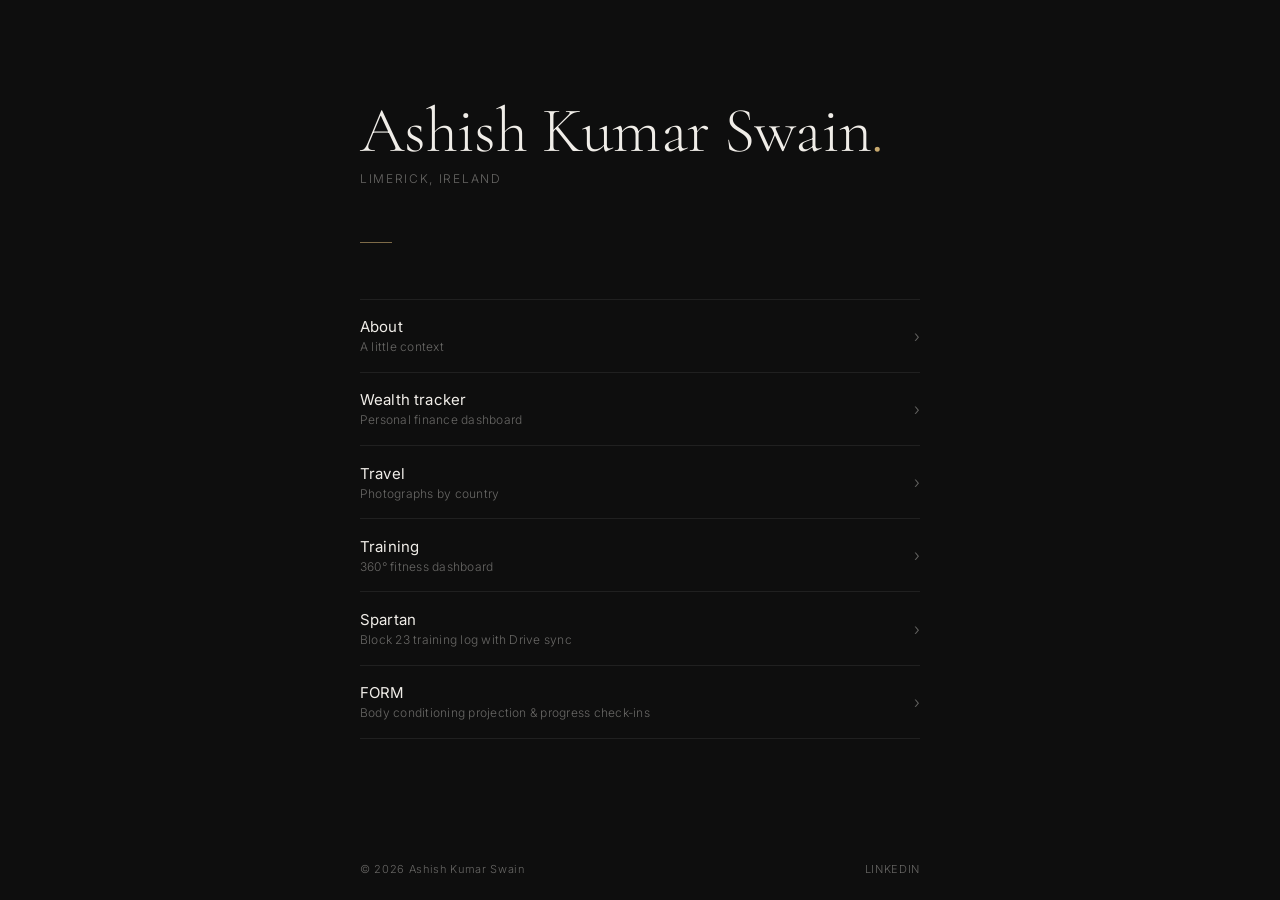
==== index.html @ 33b6c299 "Add Spartan to homepage" ====
<!DOCTYPE html>
<html lang="en">
<head>
<meta charset="UTF-8">
<meta name="viewport" content="width=device-width, initial-scale=1.0">
<title>Ashish Kumar Swain</title>
<meta name="description" content="Ashish Kumar Swain — personal site.">
<style>
@import url('https://fonts.googleapis.com/css2?family=Cormorant+Garamond:wght@300;400&family=Inter:wght@300;400&display=swap');

*, *::before, *::after { box-sizing: border-box; margin: 0; padding: 0; }

:root {
  --bg:      #0e0e0e;
  --text:    #f0ede8;
  --muted:   rgba(240,237,232,0.4);
  --accent:  #c8a96e;
  --border:  rgba(240,237,232,0.08);
  --font-d:  'Cormorant Garamond', Georgia, serif;
  --font-b:  'Inter', system-ui, sans-serif;
}

html, body {
  height: 100%;
}

body {
  background: var(--bg);
  color: var(--text);
  font-family: var(--font-b);
  font-weight: 300;
  min-height: 100vh;
  display: grid;
  grid-template-rows: 1fr auto;
}

/* ── MAIN ── */
main {
  display: flex;
  flex-direction: column;
  justify-content: center;
  padding: 4rem 2.5rem;
  max-width: 640px;
  margin: 0 auto;
  width: 100%;
}

/* ── NAME ── */
.name {
  font-family: var(--font-d);
  font-size: clamp(2.6rem, 6vw, 4rem);
  font-weight: 300;
  letter-spacing: -0.01em;
  line-height: 1;
  color: var(--text);
  margin-bottom: 0.5rem;
}

.name-dot {
  color: var(--accent);
}

/* ── LOCATION LINE ── */
.location {
  font-size: 12px;
  letter-spacing: 0.14em;
  text-transform: uppercase;
  color: var(--muted);
  margin-bottom: 3.5rem;
}

/* ── DIVIDER ── */
.rule {
  width: 32px;
  height: 0.5px;
  background: var(--accent);
  margin-bottom: 3.5rem;
  opacity: 0.6;
}

/* ── LINKS GRID ── */
.links {
  display: flex;
  flex-direction: column;
  gap: 0;
}

.link-item {
  display: flex;
  align-items: center;
  justify-content: space-between;
  padding: 1.1rem 0;
  border-bottom: 0.5px solid var(--border);
  text-decoration: none;
  color: var(--text);
  transition: color 0.2s;
  cursor: pointer;
}

.link-item:first-child {
  border-top: 0.5px solid var(--border);
}

.link-item:hover {
  color: var(--accent);
}

.link-item:hover .link-arrow {
  transform: translateX(4px);
  color: var(--accent);
}

.link-left {
  display: flex;
  flex-direction: column;
  gap: 3px;
}

.link-title {
  font-size: 15px;
  font-weight: 400;
  letter-spacing: 0.01em;
}

.link-desc {
  font-size: 12px;
  color: var(--muted);
  letter-spacing: 0.02em;
}

.link-arrow {
  font-size: 16px;
  color: var(--muted);
  transition: transform 0.2s, color 0.2s;
  flex-shrink: 0;
  margin-left: 1rem;
}

/* ── ABOUT PANEL (inline expand) ── */
.about-panel {
  max-height: 0;
  overflow: hidden;
  transition: max-height 0.4s ease, padding 0.3s ease;
}

.about-panel.open {
  max-height: 400px;
}

.about-inner {
  padding: 1.25rem 0 1.5rem;
  font-size: 14px;
  color: var(--muted);
  line-height: 1.85;
  border-bottom: 0.5px solid var(--border);
}

.about-inner p + p {
  margin-top: 0.85rem;
}

/* rotate arrow when about is open */
.link-item.about-open .link-arrow {
  transform: rotate(90deg);
  color: var(--accent);
}

/* ── FOOTER ── */
footer {
  padding: 1.5rem 2.5rem;
  max-width: 640px;
  margin: 0 auto;
  width: 100%;
  display: flex;
  justify-content: space-between;
  align-items: center;
}

.footer-copy {
  font-size: 11px;
  color: var(--muted);
  letter-spacing: 0.06em;
}

.footer-links {
  display: flex;
  gap: 1.25rem;
}

.footer-link {
  font-size: 11px;
  color: var(--muted);
  text-decoration: none;
  letter-spacing: 0.06em;
  text-transform: uppercase;
  transition: color 0.2s;
}

.footer-link:hover { color: var(--accent); }

/* ── CURSOR DOT (subtle ambient detail) ── */
.cursor {
  width: 6px; height: 6px;
  background: var(--accent);
  border-radius: 50%;
  position: fixed;
  pointer-events: none;
  z-index: 999;
  opacity: 0;
  transform: translate(-50%, -50%);
  transition: opacity 0.3s;
}

/* ── RESPONSIVE ── */
@media (max-width: 500px) {
  main { padding: 3rem 1.5rem; }
  footer { padding: 1.5rem; flex-direction: column; gap: 0.75rem; align-items: flex-start; }
}

@media (prefers-reduced-motion: reduce) {
  .link-arrow, .about-panel { transition: none; }
}
</style>
</head>
<body>

<div class="cursor" id="cursor"></div>

<main>
  <h1 class="name">Ashish Kumar Swain<span class="name-dot">.</span></h1>
  <p class="location">Limerick, Ireland</p>
  <div class="rule"></div>

  <nav class="links" aria-label="Site sections">

    <!-- About — expands inline -->
    <div class="link-item" id="about-toggle" role="button" tabindex="0" aria-expanded="false" aria-controls="about-panel">
      <div class="link-left">
        <span class="link-title">About</span>
        <span class="link-desc">A little context</span>
      </div>
      <span class="link-arrow" aria-hidden="true">›</span>
    </div>
    <div class="about-panel" id="about-panel" role="region" aria-label="About Ashish">
      <div class="about-inner">
        <p>Product owner and business analyst working in digital banking in Ireland. Background across fintech, capital markets, and technology delivery — currently at Permanent TSB.</p>
        <p>Originally from India, based in Limerick since 2020. Outside of work: tracking markets, lifting weights, and photographing wherever I end up.</p>
        <p>This site is a personal space — no agenda, no newsletter.</p>
      </div>
    </div>

    <!-- Wealth Tracker -->
    <a class="link-item" href="/wealth-tracker.html">
      <div class="link-left">
        <span class="link-title">Wealth tracker</span>
        <span class="link-desc">Personal finance dashboard</span>
      </div>
      <span class="link-arrow" aria-hidden="true">›</span>
    </a>

    <!-- Travel Gallery -->
    <a class="link-item" href="/travel.html">
      <div class="link-left">
        <span class="link-title">Travel</span>
        <span class="link-desc">Photographs by country</span>
      </div>
      <span class="link-arrow" aria-hidden="true">›</span>
    </a>

    <!-- Training Dashboard -->
    <a class="link-item" href="/training.html">
      <div class="link-left">
        <span class="link-title">Training</span>
        <span class="link-desc">360° fitness dashboard</span>
      </div>
      <span class="link-arrow" aria-hidden="true">›</span>
    </a>

    <!-- Spartan Training Log -->
    <a class="link-item" href="/spartan/">
      <div class="link-left">
        <span class="link-title">Spartan</span>
        <span class="link-desc">Block 23 training log with Drive sync</span>
      </div>
      <span class="link-arrow" aria-hidden="true">›</span>
    </a>

    <!-- FORM Conditioning Projection -->
    <a class="link-item" href="/form-conditioning-app/">
      <div class="link-left">
        <span class="link-title">FORM</span>
        <span class="link-desc">Body conditioning projection &amp; progress check-ins</span>
      </div>
      <span class="link-arrow" aria-hidden="true">›</span>
    </a>

  </nav>
</main>

<footer>
  <span class="footer-copy">© 2026 Ashish Kumar Swain</span>
  <div class="footer-links">
    <a class="footer-link" href="https://linkedin.com/in/ashishkumarswain" target="_blank" rel="noopener">LinkedIn</a>
  </div>
</footer>

<script>
  // About toggle
  const toggle = document.getElementById('about-toggle');
  const panel  = document.getElementById('about-panel');

  toggle.addEventListener('click', () => {
    const open = panel.classList.toggle('open');
    toggle.classList.toggle('about-open', open);
    toggle.setAttribute('aria-expanded', open);
  });

  toggle.addEventListener('keydown', e => {
    if (e.key === 'Enter' || e.key === ' ') { e.preventDefault(); toggle.click(); }
  });

  // Subtle cursor dot
  const cursor = document.getElementById('cursor');
  let visible = false;
  document.addEventListener('mousemove', e => {
    cursor.style.left = e.clientX + 'px';
    cursor.style.top  = e.clientY + 'px';
    if (!visible) { cursor.style.opacity = '1'; visible = true; }
  });
  document.addEventListener('mouseleave', () => {
    cursor.style.opacity = '0'; visible = false;
  });
</script>
</body>
</html>
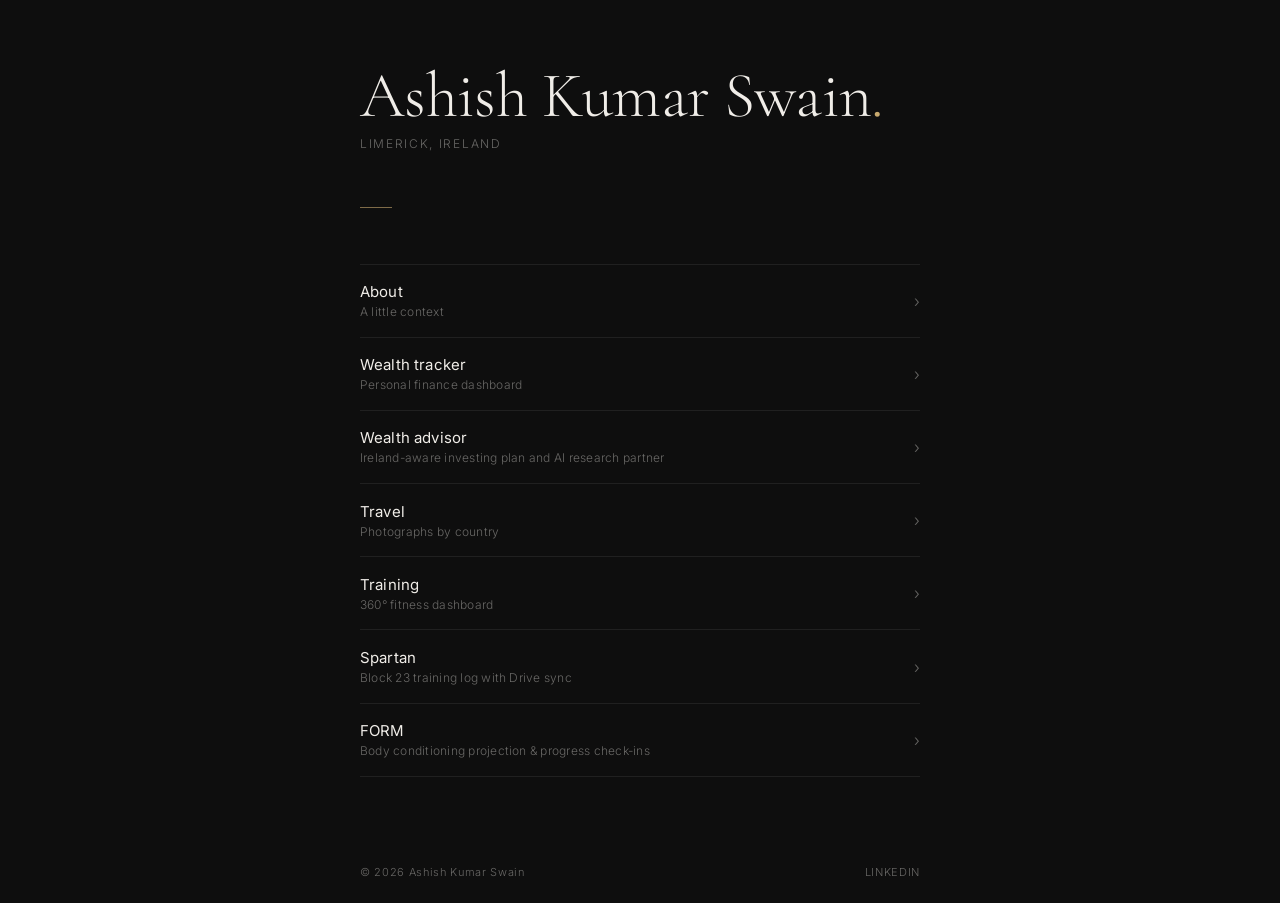
==== commit f92dfff3: "Add Ireland-aware wealth advisor page Plan builder ranks emergency fund, debt, pension relief and in" ====
--- a/index.html
+++ b/index.html
@@ -254,6 +254,15 @@
       <div class="link-left">
         <span class="link-title">Wealth tracker</span>
         <span class="link-desc">Personal finance dashboard</span>
+      </div>
+      <span class="link-arrow" aria-hidden="true">›</span>
+    </a>
+
+    <!-- Wealth Advisor -->
+    <a class="link-item" href="/advisor.html">
+      <div class="link-left">
+        <span class="link-title">Wealth advisor</span>
+        <span class="link-desc">Ireland-aware investing plan and AI research partner</span>
       </div>
       <span class="link-arrow" aria-hidden="true">›</span>
     </a>
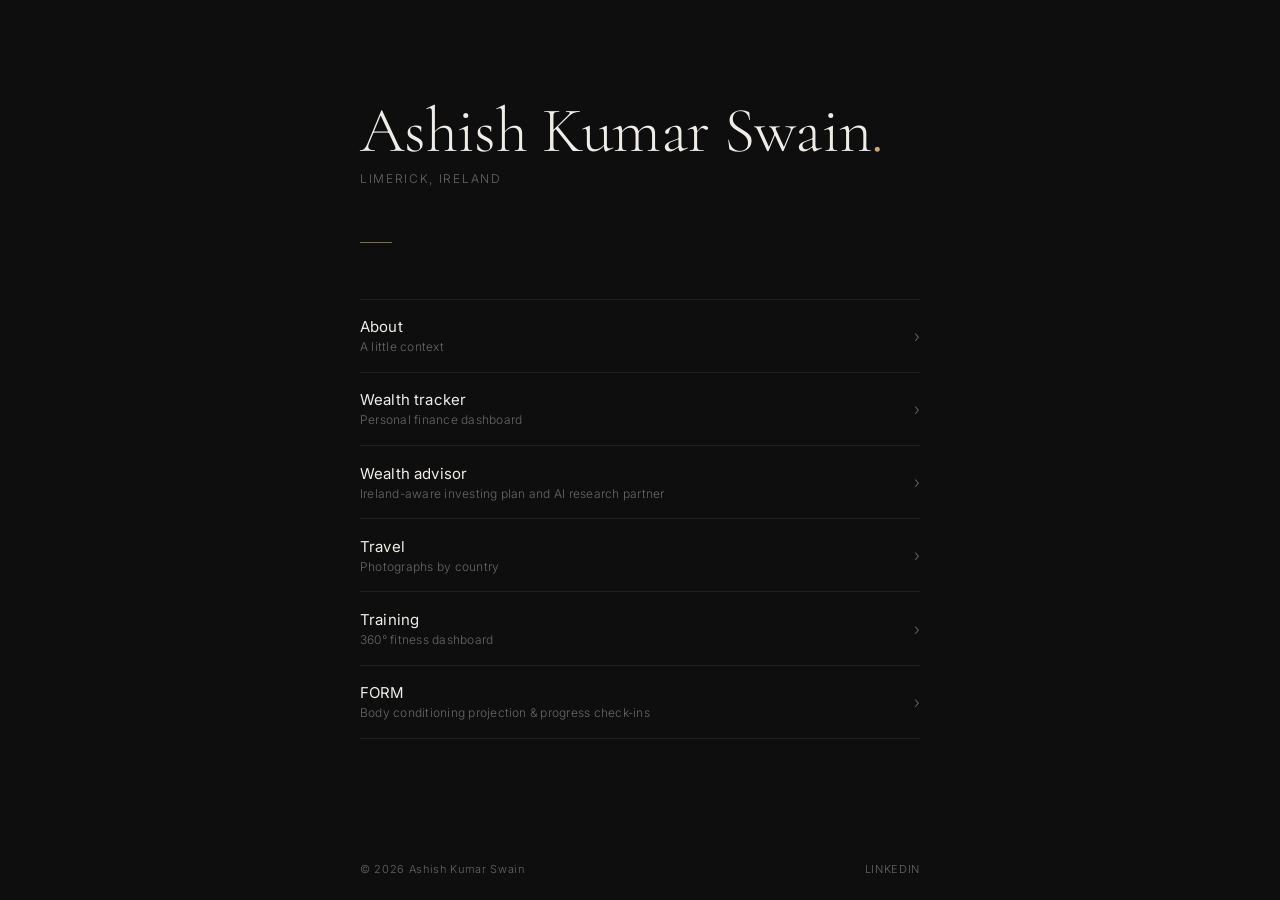
==== commit 64f5f217: "Remove the Spartan training log Deletes the spartan/ app, its homepage link and its README mentions." ====
--- a/index.html
+++ b/index.html
@@ -281,15 +281,6 @@
       <div class="link-left">
         <span class="link-title">Training</span>
         <span class="link-desc">360° fitness dashboard</span>
-      </div>
-      <span class="link-arrow" aria-hidden="true">›</span>
-    </a>
-
-    <!-- Spartan Training Log -->
-    <a class="link-item" href="/spartan/">
-      <div class="link-left">
-        <span class="link-title">Spartan</span>
-        <span class="link-desc">Block 23 training log with Drive sync</span>
       </div>
       <span class="link-arrow" aria-hidden="true">›</span>
     </a>
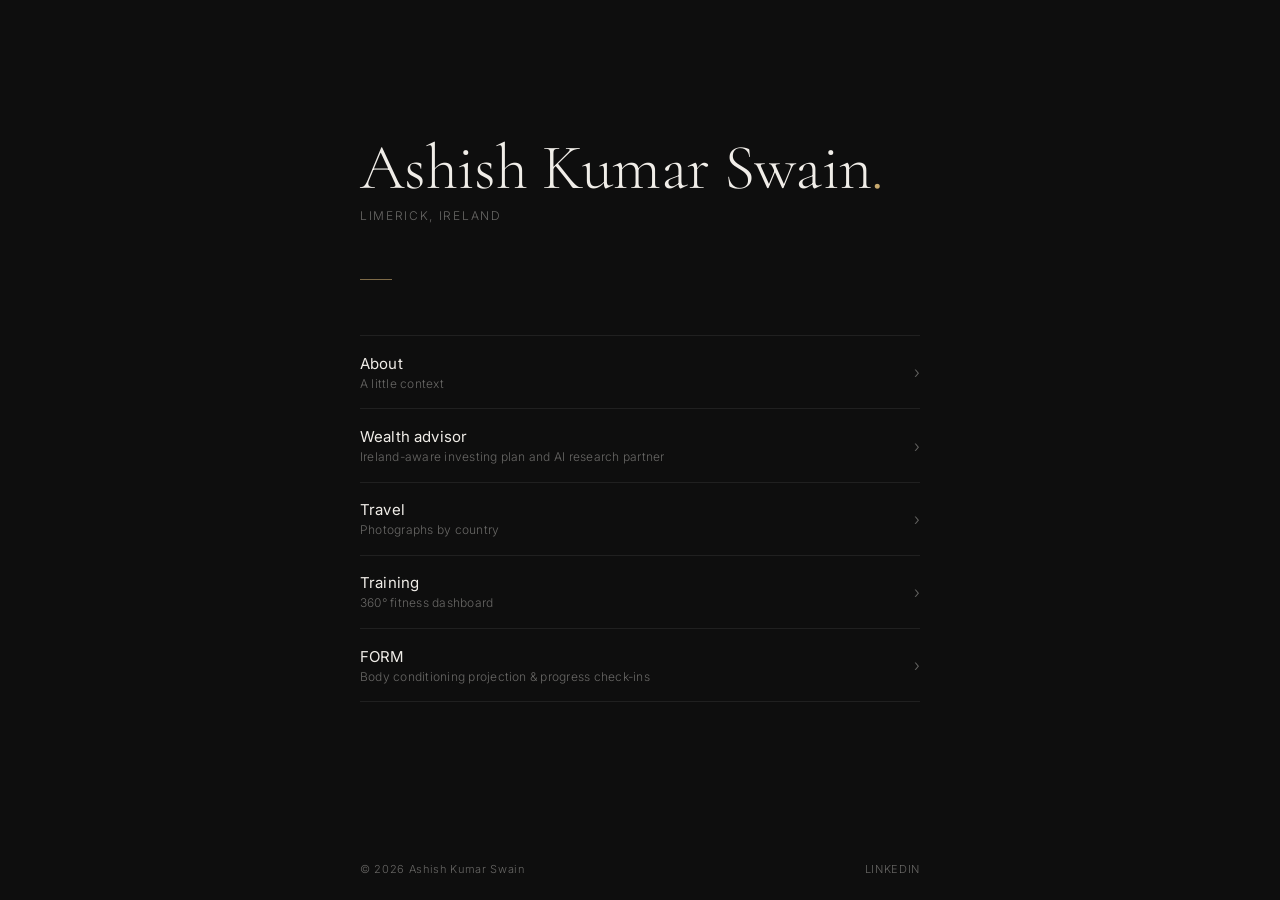
==== commit 8f4810e3: "Remove the wealth tracker page It exposed personal salary figures publicly. Removes the page, its ho" ====
--- a/index.html
+++ b/index.html
@@ -248,15 +248,6 @@
         <p>This site is a personal space — no agenda, no newsletter.</p>
       </div>
     </div>
-
-    <!-- Wealth Tracker -->
-    <a class="link-item" href="/wealth-tracker.html">
-      <div class="link-left">
-        <span class="link-title">Wealth tracker</span>
-        <span class="link-desc">Personal finance dashboard</span>
-      </div>
-      <span class="link-arrow" aria-hidden="true">›</span>
-    </a>
 
     <!-- Wealth Advisor -->
     <a class="link-item" href="/advisor.html">
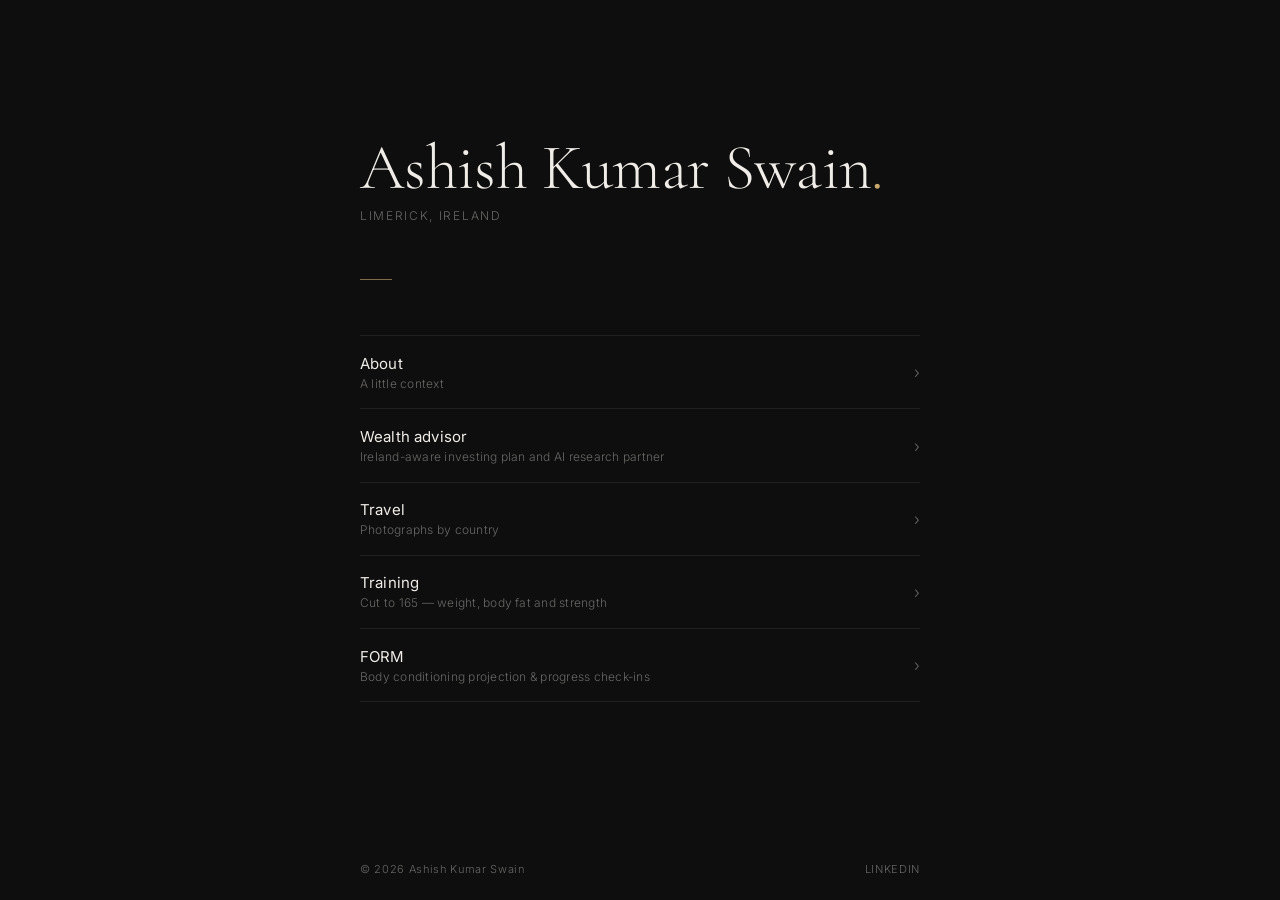
==== commit 17a49873: "Make the Training page Cut to 165 only Removes the Pete coaching history tabs, their hard-coded data" ====
--- a/index.html
+++ b/index.html
@@ -271,7 +271,7 @@
     <a class="link-item" href="/training.html">
       <div class="link-left">
         <span class="link-title">Training</span>
-        <span class="link-desc">360° fitness dashboard</span>
+        <span class="link-desc">Cut to 165 — weight, body fat and strength</span>
       </div>
       <span class="link-arrow" aria-hidden="true">›</span>
     </a>
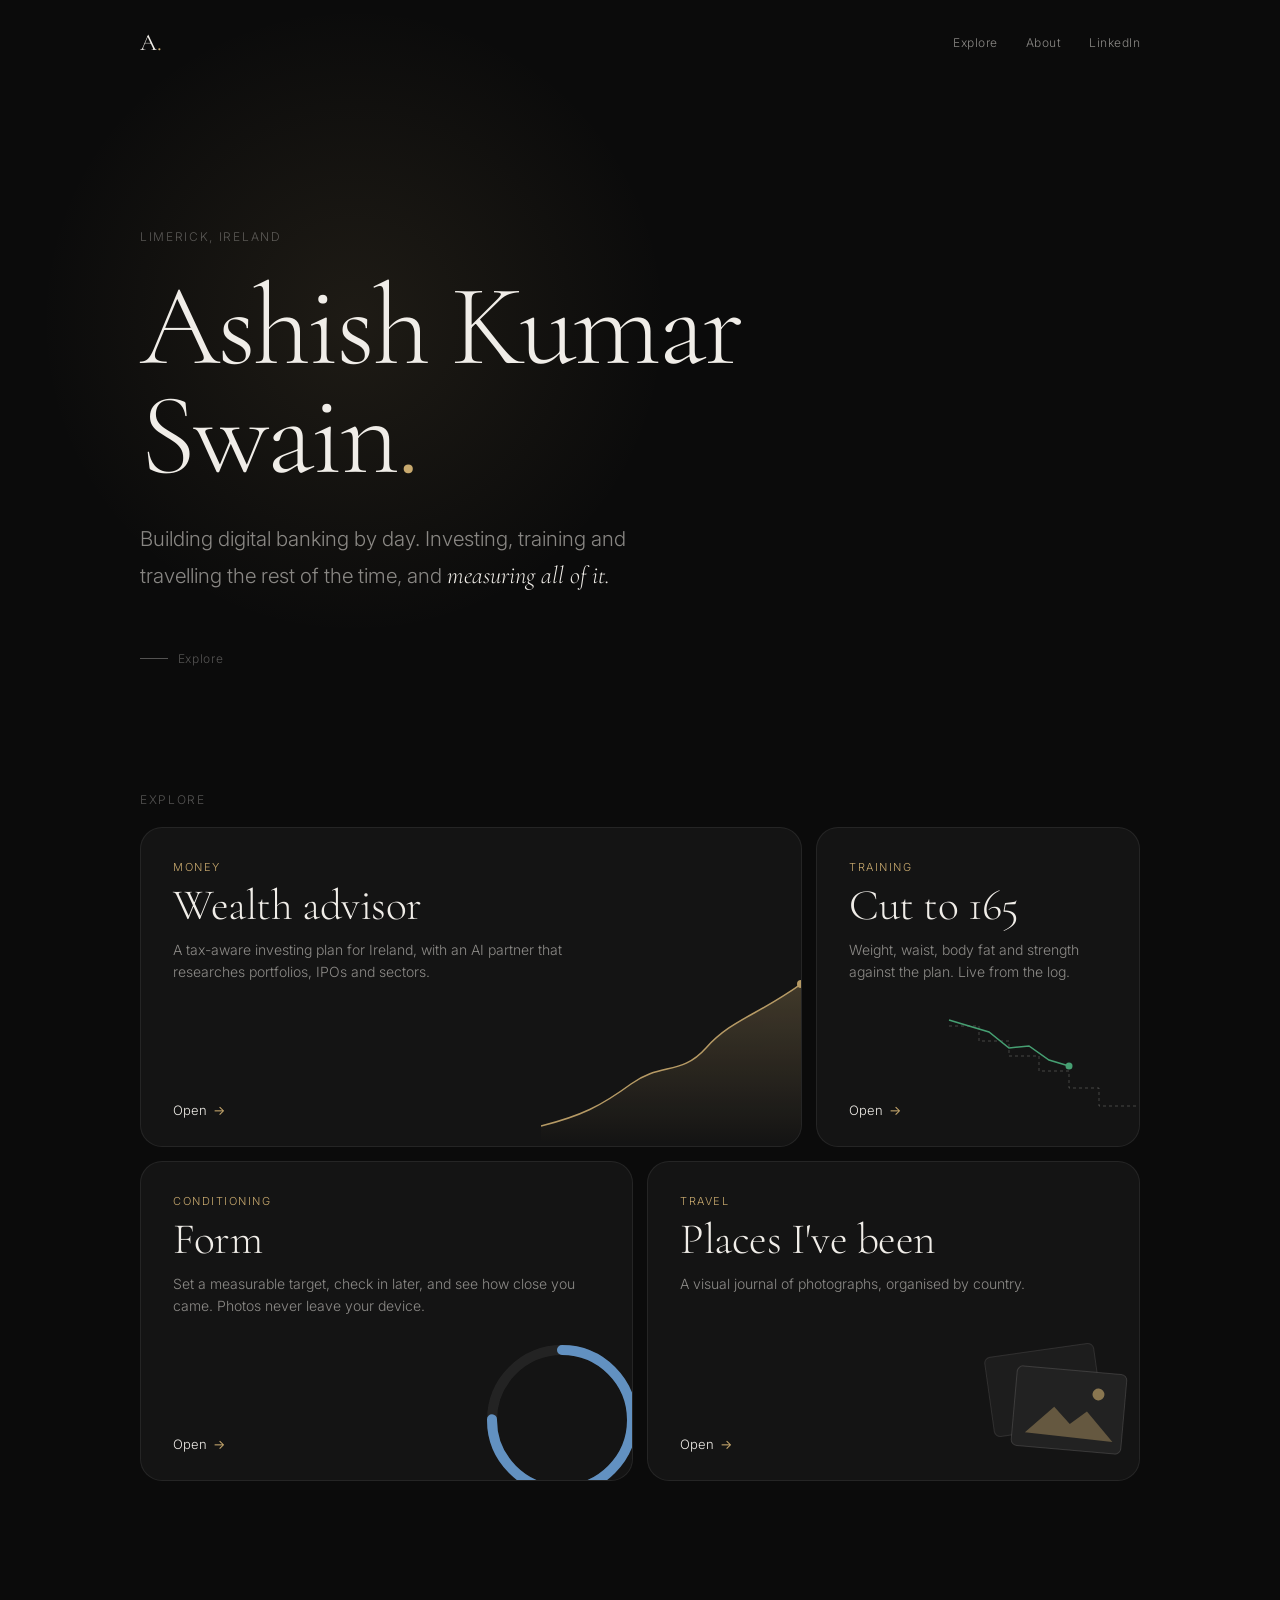
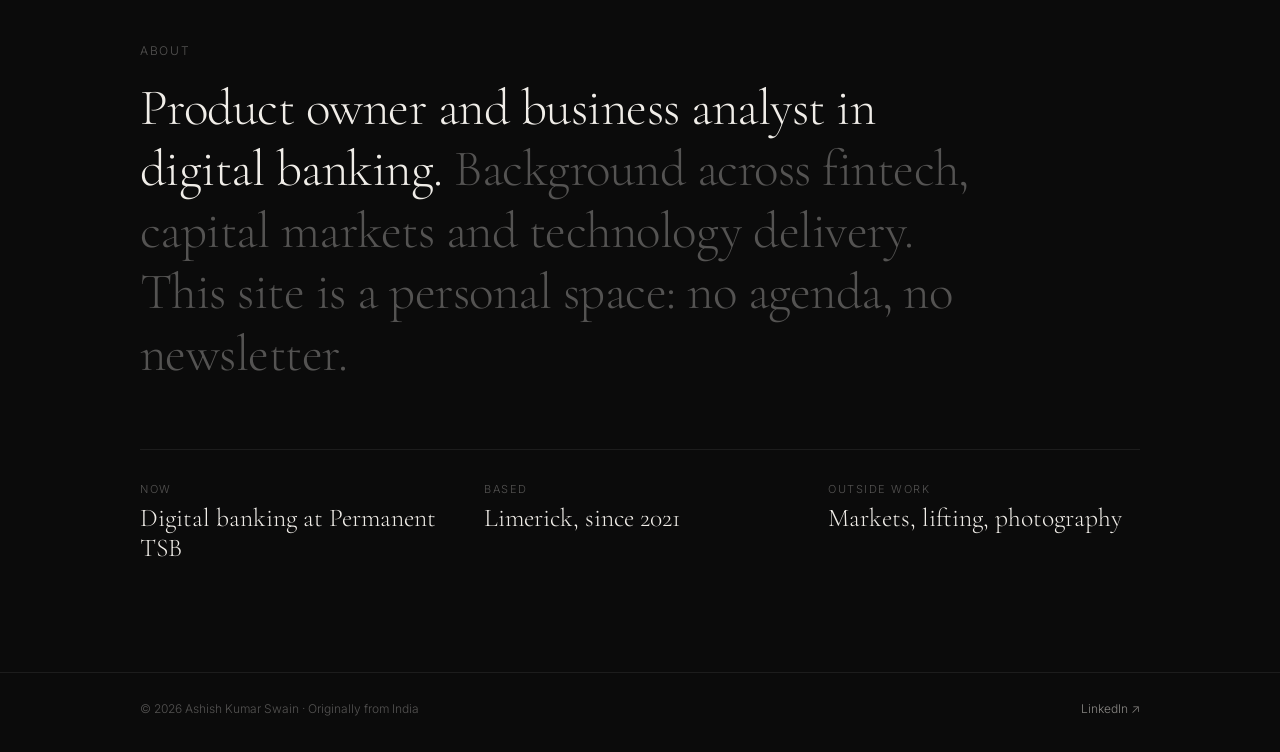
==== commit 1bc0c60d: "Redesign the landing page A large statement headline with a soft gold glow, a short line about what " ====
--- a/index.html
+++ b/index.html
@@ -4,323 +4,251 @@
 <meta charset="UTF-8">
 <meta name="viewport" content="width=device-width, initial-scale=1.0">
 <title>Ashish Kumar Swain</title>
-<meta name="description" content="Ashish Kumar Swain — personal site.">
+<meta name="description" content="Ashish Kumar Swain — product owner in digital banking, based in Limerick. Investing, training and travel.">
+<meta name="theme-color" content="#0b0b0b">
+<link rel="preconnect" href="https://fonts.googleapis.com">
+<link rel="preconnect" href="https://fonts.gstatic.com" crossorigin>
+<link href="https://fonts.googleapis.com/css2?family=Cormorant+Garamond:ital,wght@0,300;0,400;1,300&family=Inter:wght@300;400;500&display=swap" rel="stylesheet">
 <style>
-@import url('https://fonts.googleapis.com/css2?family=Cormorant+Garamond:wght@300;400&family=Inter:wght@300;400&display=swap');
-
 *, *::before, *::after { box-sizing: border-box; margin: 0; padding: 0; }
 
 :root {
-  --bg:      #0e0e0e;
+  --bg:      #0b0b0b;
+  --tile:    #141414;
+  --tile-2:  #1a1a1a;
   --text:    #f0ede8;
-  --muted:   rgba(240,237,232,0.4);
+  --muted:   rgba(240,237,232,0.55);
+  --faint:   rgba(240,237,232,0.32);
   --accent:  #c8a96e;
+  --green:   #4caf7d;
+  --blue:    #6b9fd4;
   --border:  rgba(240,237,232,0.08);
   --font-d:  'Cormorant Garamond', Georgia, serif;
-  --font-b:  'Inter', system-ui, sans-serif;
-}
-
-html, body {
-  height: 100%;
-}
-
+  --font-b:  'Inter', system-ui, -apple-system, sans-serif;
+  --ease:    cubic-bezier(.2,.7,.2,1);
+}
+
+html { scroll-behavior: smooth; }
 body {
   background: var(--bg);
   color: var(--text);
   font-family: var(--font-b);
   font-weight: 300;
+  -webkit-font-smoothing: antialiased;
   min-height: 100vh;
-  display: grid;
-  grid-template-rows: 1fr auto;
-}
-
-/* ── MAIN ── */
-main {
-  display: flex;
-  flex-direction: column;
-  justify-content: center;
-  padding: 4rem 2.5rem;
-  max-width: 640px;
-  margin: 0 auto;
-  width: 100%;
-}
-
-/* ── NAME ── */
-.name {
-  font-family: var(--font-d);
-  font-size: clamp(2.6rem, 6vw, 4rem);
-  font-weight: 300;
-  letter-spacing: -0.01em;
-  line-height: 1;
-  color: var(--text);
-  margin-bottom: 0.5rem;
-}
-
-.name-dot {
-  color: var(--accent);
-}
-
-/* ── LOCATION LINE ── */
-.location {
-  font-size: 12px;
-  letter-spacing: 0.14em;
-  text-transform: uppercase;
-  color: var(--muted);
-  margin-bottom: 3.5rem;
-}
-
-/* ── DIVIDER ── */
-.rule {
-  width: 32px;
-  height: 0.5px;
-  background: var(--accent);
-  margin-bottom: 3.5rem;
-  opacity: 0.6;
-}
-
-/* ── LINKS GRID ── */
-.links {
-  display: flex;
-  flex-direction: column;
-  gap: 0;
-}
-
-.link-item {
-  display: flex;
-  align-items: center;
-  justify-content: space-between;
-  padding: 1.1rem 0;
-  border-bottom: 0.5px solid var(--border);
-  text-decoration: none;
-  color: var(--text);
-  transition: color 0.2s;
-  cursor: pointer;
-}
-
-.link-item:first-child {
-  border-top: 0.5px solid var(--border);
-}
-
-.link-item:hover {
-  color: var(--accent);
-}
-
-.link-item:hover .link-arrow {
-  transform: translateX(4px);
-  color: var(--accent);
-}
-
-.link-left {
-  display: flex;
-  flex-direction: column;
-  gap: 3px;
-}
-
-.link-title {
-  font-size: 15px;
-  font-weight: 400;
-  letter-spacing: 0.01em;
-}
-
-.link-desc {
-  font-size: 12px;
-  color: var(--muted);
-  letter-spacing: 0.02em;
-}
-
-.link-arrow {
-  font-size: 16px;
-  color: var(--muted);
-  transition: transform 0.2s, color 0.2s;
-  flex-shrink: 0;
-  margin-left: 1rem;
-}
-
-/* ── ABOUT PANEL (inline expand) ── */
-.about-panel {
-  max-height: 0;
-  overflow: hidden;
-  transition: max-height 0.4s ease, padding 0.3s ease;
-}
-
-.about-panel.open {
-  max-height: 400px;
-}
-
-.about-inner {
-  padding: 1.25rem 0 1.5rem;
-  font-size: 14px;
-  color: var(--muted);
-  line-height: 1.85;
-  border-bottom: 0.5px solid var(--border);
-}
-
-.about-inner p + p {
-  margin-top: 0.85rem;
-}
-
-/* rotate arrow when about is open */
-.link-item.about-open .link-arrow {
-  transform: rotate(90deg);
-  color: var(--accent);
-}
-
-/* ── FOOTER ── */
-footer {
-  padding: 1.5rem 2.5rem;
-  max-width: 640px;
-  margin: 0 auto;
-  width: 100%;
-  display: flex;
-  justify-content: space-between;
-  align-items: center;
-}
-
-.footer-copy {
-  font-size: 11px;
-  color: var(--muted);
-  letter-spacing: 0.06em;
-}
-
-.footer-links {
-  display: flex;
-  gap: 1.25rem;
-}
-
-.footer-link {
-  font-size: 11px;
-  color: var(--muted);
-  text-decoration: none;
-  letter-spacing: 0.06em;
-  text-transform: uppercase;
-  transition: color 0.2s;
-}
-
-.footer-link:hover { color: var(--accent); }
-
-/* ── CURSOR DOT (subtle ambient detail) ── */
-.cursor {
-  width: 6px; height: 6px;
-  background: var(--accent);
-  border-radius: 50%;
-  position: fixed;
+  overflow-x: hidden;
+}
+a { color: inherit; text-decoration: none; }
+
+.wrap { max-width: 1080px; margin: 0 auto; padding-inline: 2.5rem; }
+
+/* ── Top bar ── */
+.bar { display: flex; align-items: center; justify-content: space-between; padding-block: 1.75rem; }
+.mark { font-family: var(--font-d); font-size: 1.5rem; font-weight: 400; letter-spacing: .02em; }
+.mark span { color: var(--accent); }
+.bar-links { display: flex; gap: 1.75rem; }
+.bar-links a { font-size: 12px; color: var(--muted); letter-spacing: .04em; transition: color .25s; }
+.bar-links a:hover { color: var(--text); }
+
+/* ── Hero ── */
+.hero { padding-block: 16vh 14vh; position: relative; }
+.hero::before {                        /* soft gold light behind the headline */
+  content: ''; position: absolute; z-index: -1;
+  width: 70vw; max-width: 900px; aspect-ratio: 1; left: -18%; top: -30%;
+  background: radial-gradient(closest-side, rgba(200,169,110,.10), transparent 70%);
   pointer-events: none;
-  z-index: 999;
-  opacity: 0;
-  transform: translate(-50%, -50%);
-  transition: opacity 0.3s;
-}
-
-/* ── RESPONSIVE ── */
-@media (max-width: 500px) {
-  main { padding: 3rem 1.5rem; }
-  footer { padding: 1.5rem; flex-direction: column; gap: 0.75rem; align-items: flex-start; }
-}
-
+}
+.eyebrow { font-size: 12px; letter-spacing: .14em; text-transform: uppercase; color: var(--faint); margin-bottom: 1.75rem; }
+.hero h1 {
+  font-family: var(--font-d); font-weight: 300;
+  font-size: clamp(3.2rem, 9vw, 7.5rem);
+  line-height: .95; letter-spacing: -.025em;
+}
+.hero h1 .dot { color: var(--accent); }
+.hero p.lede {
+  margin-top: 2rem; max-width: 34rem;
+  font-size: clamp(1.05rem, 1.6vw, 1.3rem); line-height: 1.6; color: var(--muted);
+}
+.hero p.lede em { font-family: var(--font-d); font-style: italic; font-size: 1.2em; color: var(--text); }
+.scroll-cue { margin-top: 3.5rem; display: inline-flex; align-items: center; gap: .6rem; font-size: 12px; color: var(--faint); letter-spacing: .06em; }
+.scroll-cue i { width: 28px; height: .5px; background: var(--faint); display: block; }
+
+/* ── Tiles ── */
+.section-label { font-size: 12px; letter-spacing: .14em; text-transform: uppercase; color: var(--faint); margin-bottom: 1.25rem; }
+.grid { display: grid; grid-template-columns: repeat(6, 1fr); gap: 14px; }
+.tile {
+  position: relative; overflow: hidden;
+  background: var(--tile); border: .5px solid var(--border); border-radius: 22px;
+  padding: 2rem 2rem 1.75rem; min-height: 320px;
+  display: flex; flex-direction: column;
+  transition: transform .5s var(--ease), border-color .4s, background .4s;
+}
+.tile:hover { transform: translateY(-4px); border-color: rgba(200,169,110,.35); background: var(--tile-2); }
+.tile:focus-visible { outline: 1.5px solid var(--accent); outline-offset: 3px; }
+.tile.wide { grid-column: span 4; }
+.tile.narrow { grid-column: span 2; }
+.tile.half { grid-column: span 3; }
+.tile .kicker { font-size: 11px; letter-spacing: .14em; text-transform: uppercase; color: var(--accent); }
+.tile h2 { font-family: var(--font-d); font-weight: 300; font-size: clamp(2rem, 3.4vw, 2.8rem); line-height: 1; margin-top: .6rem; letter-spacing: -.01em; }
+.tile p { position: relative; z-index: 1; margin-top: .75rem; font-size: 14px; line-height: 1.6; color: var(--muted); max-width: 26rem; }
+.tile .go { margin-top: auto; padding-top: 1.5rem; font-size: 13px; color: var(--text); display: inline-flex; align-items: center; gap: .4rem; position: relative; z-index: 1; }
+.tile .go b { font-weight: 400; color: var(--accent); transition: transform .4s var(--ease); display: inline-block; }
+.tile:hover .go b { transform: translateX(4px); }
+.art { position: absolute; right: 0; bottom: 0; pointer-events: none; opacity: .9; transition: opacity .4s, transform .6s var(--ease); }
+.tile:hover .art { opacity: 1; transform: scale(1.03); }
+
+/* ── About ── */
+.about { padding-block: 18vh 12vh; }
+.about blockquote {
+  font-family: var(--font-d); font-weight: 300;
+  font-size: clamp(1.9rem, 4.2vw, 3.2rem); line-height: 1.2; letter-spacing: -.01em;
+  max-width: 52rem;
+}
+.about blockquote span { color: var(--faint); }
+.facts { display: grid; grid-template-columns: repeat(3, 1fr); gap: 2rem; margin-top: 4rem; border-top: .5px solid var(--border); padding-top: 2rem; }
+.fact .k { font-size: 11px; letter-spacing: .14em; text-transform: uppercase; color: var(--faint); }
+.fact .v { font-family: var(--font-d); font-size: 1.6rem; font-weight: 300; margin-top: .4rem; line-height: 1.2; }
+
+/* ── Footer ── */
+footer { border-top: .5px solid var(--border); }
+footer .wrap { display: flex; justify-content: space-between; align-items: center; padding-top: 1.75rem; padding-bottom: 2.25rem; font-size: 12px; color: var(--faint); }
+footer a { color: var(--muted); transition: color .25s; }
+footer a:hover { color: var(--accent); }
+
+/* ── Entrance motion (progressive: content is visible without JS) ── */
+.js .reveal { opacity: 0; transform: translateY(18px); transition: opacity 1s var(--ease), transform 1s var(--ease); }
+.js .reveal.in { opacity: 1; transform: none; }
+.js .hero .reveal:nth-child(2) { transition-delay: .08s; }
+.js .hero .reveal:nth-child(3) { transition-delay: .18s; }
+.js .hero .reveal:nth-child(4) { transition-delay: .3s; }
+
+@media (max-width: 860px) {
+  .tile.wide, .tile.narrow, .tile.half { grid-column: span 6; }
+  .tile { min-height: 260px; }
+  .art { width: 46%; height: auto; opacity: .55; }
+  .tile:hover .art { opacity: .7; }
+  .facts { grid-template-columns: 1fr; gap: 1.25rem; }
+}
+@media (max-width: 520px) {
+  .wrap { padding-inline: 1.25rem; }
+  .hero { padding-block: 10vh 9vh; }
+  .tile { padding: 1.6rem 1.5rem 1.4rem; border-radius: 18px; }
+  .bar-links { gap: 1.1rem; }
+  footer .wrap { flex-direction: column; gap: .6rem; align-items: flex-start; }
+}
 @media (prefers-reduced-motion: reduce) {
-  .link-arrow, .about-panel { transition: none; }
+  html { scroll-behavior: auto; }
+  .js .reveal { opacity: 1; transform: none; transition: none; }
+  .tile, .art, .tile .go b { transition: none; }
 }
 </style>
+<script>document.documentElement.classList.add('js');</script>
 </head>
 <body>
 
-<div class="cursor" id="cursor"></div>
+<header class="wrap bar">
+  <a class="mark" href="/" aria-label="Home">A<span>.</span></a>
+  <nav class="bar-links" aria-label="Quick links">
+    <a href="#work">Explore</a>
+    <a href="#about">About</a>
+    <a href="https://linkedin.com/in/ashishkumarswain" target="_blank" rel="noopener">LinkedIn</a>
+  </nav>
+</header>
 
 <main>
-  <h1 class="name">Ashish Kumar Swain<span class="name-dot">.</span></h1>
-  <p class="location">Limerick, Ireland</p>
-  <div class="rule"></div>
-
-  <nav class="links" aria-label="Site sections">
-
-    <!-- About — expands inline -->
-    <div class="link-item" id="about-toggle" role="button" tabindex="0" aria-expanded="false" aria-controls="about-panel">
-      <div class="link-left">
-        <span class="link-title">About</span>
-        <span class="link-desc">A little context</span>
-      </div>
-      <span class="link-arrow" aria-hidden="true">›</span>
+  <section class="wrap hero">
+    <p class="eyebrow reveal">Limerick, Ireland</p>
+    <h1 class="reveal">Ashish Kumar<br>Swain<span class="dot">.</span></h1>
+    <p class="lede reveal">Building digital banking by day. Investing, training and travelling the rest of the time, and <em>measuring all of it.</em></p>
+    <a class="scroll-cue reveal" href="#work"><i></i>Explore</a>
+  </section>
+
+  <section class="wrap" id="work" aria-label="Explore">
+    <p class="section-label reveal">Explore</p>
+    <div class="grid">
+
+      <a class="tile wide reveal" href="/advisor.html">
+        <span class="kicker">Money</span>
+        <h2>Wealth advisor</h2>
+        <p>A tax-aware investing plan for Ireland, with an AI partner that researches portfolios, IPOs and sectors.</p>
+        <span class="go">Open <b>→</b></span>
+        <svg class="art" width="260" height="190" viewBox="0 0 260 190" aria-hidden="true">
+          <defs><linearGradient id="g1" x1="0" y1="0" x2="0" y2="1"><stop offset="0" stop-color="#c8a96e" stop-opacity=".28"/><stop offset="1" stop-color="#c8a96e" stop-opacity="0"/></linearGradient></defs>
+          <path d="M0 170 C40 160 60 150 90 128 S140 120 165 92 S215 60 260 28 L260 190 L0 190Z" fill="url(#g1)"/>
+          <path d="M0 170 C40 160 60 150 90 128 S140 120 165 92 S215 60 260 28" fill="none" stroke="#c8a96e" stroke-width="1.5"/>
+          <circle cx="260" cy="28" r="4" fill="#c8a96e"/>
+        </svg>
+      </a>
+
+      <a class="tile narrow reveal" href="/training.html">
+        <span class="kicker">Training</span>
+        <h2>Cut to 165</h2>
+        <p>Weight, waist, body fat and strength against the plan. Live from the log.</p>
+        <span class="go">Open <b>→</b></span>
+        <svg class="art" width="200" height="150" viewBox="0 0 200 150" aria-hidden="true">
+          <path d="M10 30 L40 30 L40 45 L70 45 L70 60 L100 60 L100 75 L130 75 L130 92 L160 92 L160 110 L200 110" fill="none" stroke="rgba(240,237,232,.25)" stroke-width="1" stroke-dasharray="3 3"/>
+          <polyline points="10,24 30,30 50,36 70,52 90,50 110,64 130,70" fill="none" stroke="#4caf7d" stroke-width="1.5"/>
+          <circle cx="130" cy="70" r="3.5" fill="#4caf7d"/>
+        </svg>
+      </a>
+
+      <a class="tile half reveal" href="/form/">
+        <span class="kicker">Conditioning</span>
+        <h2>Form</h2>
+        <p>Set a measurable target, check in later, and see how close you came. Photos never leave your device.</p>
+        <span class="go">Open <b>→</b></span>
+        <svg class="art" width="190" height="170" viewBox="0 0 190 170" aria-hidden="true">
+          <circle cx="120" cy="110" r="70" fill="none" stroke="rgba(240,237,232,.08)" stroke-width="10"/>
+          <circle cx="120" cy="110" r="70" fill="none" stroke="#6b9fd4" stroke-width="10" stroke-linecap="round" stroke-dasharray="330 440" transform="rotate(-90 120 110)"/>
+        </svg>
+      </a>
+
+      <a class="tile half reveal" href="/travel.html">
+        <span class="kicker">Travel</span>
+        <h2>Places I've been</h2>
+        <p>A visual journal of photographs, organised by country.</p>
+        <span class="go">Open <b>→</b></span>
+        <svg class="art" width="220" height="170" viewBox="0 0 220 170" aria-hidden="true">
+          <rect x="70" y="40" width="110" height="80" rx="6" fill="#1f1f1f" stroke="rgba(240,237,232,.12)" transform="rotate(-8 125 80)"/>
+          <rect x="95" y="60" width="110" height="80" rx="6" fill="#242424" stroke="rgba(240,237,232,.16)" transform="rotate(5 150 100)"/>
+          <path d="M108 126 L135 98 L152 114 L168 100 L196 128 Z" fill="rgba(200,169,110,.45)" transform="rotate(5 150 100)"/>
+          <circle cx="178" cy="82" r="6" fill="rgba(200,169,110,.7)" transform="rotate(5 150 100)"/>
+        </svg>
+      </a>
+
     </div>
-    <div class="about-panel" id="about-panel" role="region" aria-label="About Ashish">
-      <div class="about-inner">
-        <p>Product owner and business analyst working in digital banking in Ireland. Background across fintech, capital markets, and technology delivery — currently at Permanent TSB.</p>
-        <p>Originally from India, based in Limerick since 2020. Outside of work: tracking markets, lifting weights, and photographing wherever I end up.</p>
-        <p>This site is a personal space — no agenda, no newsletter.</p>
-      </div>
+  </section>
+
+  <section class="wrap about" id="about">
+    <p class="section-label reveal">About</p>
+    <blockquote class="reveal">Product owner and business analyst in digital banking. <span>Background across fintech, capital markets and technology delivery. This site is a personal space: no agenda, no newsletter.</span></blockquote>
+    <div class="facts">
+      <div class="fact reveal"><div class="k">Now</div><div class="v">Digital banking at Permanent TSB</div></div>
+      <div class="fact reveal"><div class="k">Based</div><div class="v">Limerick, since 2021</div></div>
+      <div class="fact reveal"><div class="k">Outside work</div><div class="v">Markets, lifting, photography</div></div>
     </div>
-
-    <!-- Wealth Advisor -->
-    <a class="link-item" href="/advisor.html">
-      <div class="link-left">
-        <span class="link-title">Wealth advisor</span>
-        <span class="link-desc">Ireland-aware investing plan and AI research partner</span>
-      </div>
-      <span class="link-arrow" aria-hidden="true">›</span>
-    </a>
-
-    <!-- Travel Gallery -->
-    <a class="link-item" href="/travel.html">
-      <div class="link-left">
-        <span class="link-title">Travel</span>
-        <span class="link-desc">Photographs by country</span>
-      </div>
-      <span class="link-arrow" aria-hidden="true">›</span>
-    </a>
-
-    <!-- Training Dashboard -->
-    <a class="link-item" href="/training.html">
-      <div class="link-left">
-        <span class="link-title">Training</span>
-        <span class="link-desc">Cut to 165 — weight, body fat and strength</span>
-      </div>
-      <span class="link-arrow" aria-hidden="true">›</span>
-    </a>
-
-    <!-- FORM Conditioning Projection -->
-    <a class="link-item" href="/form-conditioning-app/">
-      <div class="link-left">
-        <span class="link-title">FORM</span>
-        <span class="link-desc">Body conditioning projection &amp; progress check-ins</span>
-      </div>
-      <span class="link-arrow" aria-hidden="true">›</span>
-    </a>
-
-  </nav>
+  </section>
 </main>
 
 <footer>
-  <span class="footer-copy">© 2026 Ashish Kumar Swain</span>
-  <div class="footer-links">
-    <a class="footer-link" href="https://linkedin.com/in/ashishkumarswain" target="_blank" rel="noopener">LinkedIn</a>
+  <div class="wrap">
+    <span>© 2026 Ashish Kumar Swain · Originally from India</span>
+    <a href="https://linkedin.com/in/ashishkumarswain" target="_blank" rel="noopener">LinkedIn ↗</a>
   </div>
 </footer>
 
 <script>
-  // About toggle
-  const toggle = document.getElementById('about-toggle');
-  const panel  = document.getElementById('about-panel');
-
-  toggle.addEventListener('click', () => {
-    const open = panel.classList.toggle('open');
-    toggle.classList.toggle('about-open', open);
-    toggle.setAttribute('aria-expanded', open);
-  });
-
-  toggle.addEventListener('keydown', e => {
-    if (e.key === 'Enter' || e.key === ' ') { e.preventDefault(); toggle.click(); }
-  });
-
-  // Subtle cursor dot
-  const cursor = document.getElementById('cursor');
-  let visible = false;
-  document.addEventListener('mousemove', e => {
-    cursor.style.left = e.clientX + 'px';
-    cursor.style.top  = e.clientY + 'px';
-    if (!visible) { cursor.style.opacity = '1'; visible = true; }
-  });
-  document.addEventListener('mouseleave', () => {
-    cursor.style.opacity = '0'; visible = false;
-  });
+  // Fade sections in as they enter the viewport (skipped entirely with reduced motion).
+  (function () {
+    const els = document.querySelectorAll('.reveal');
+    if (matchMedia('(prefers-reduced-motion: reduce)').matches || !('IntersectionObserver' in window)) {
+      els.forEach(e => e.classList.add('in')); return;
+    }
+    const io = new IntersectionObserver((entries) => {
+      entries.forEach(en => { if (en.isIntersecting) { en.target.classList.add('in'); io.unobserve(en.target); } });
+    }, { threshold: 0.12, rootMargin: '0px 0px -40px 0px' });
+    els.forEach(e => io.observe(e));
+  })();
 </script>
 </body>
 </html>
